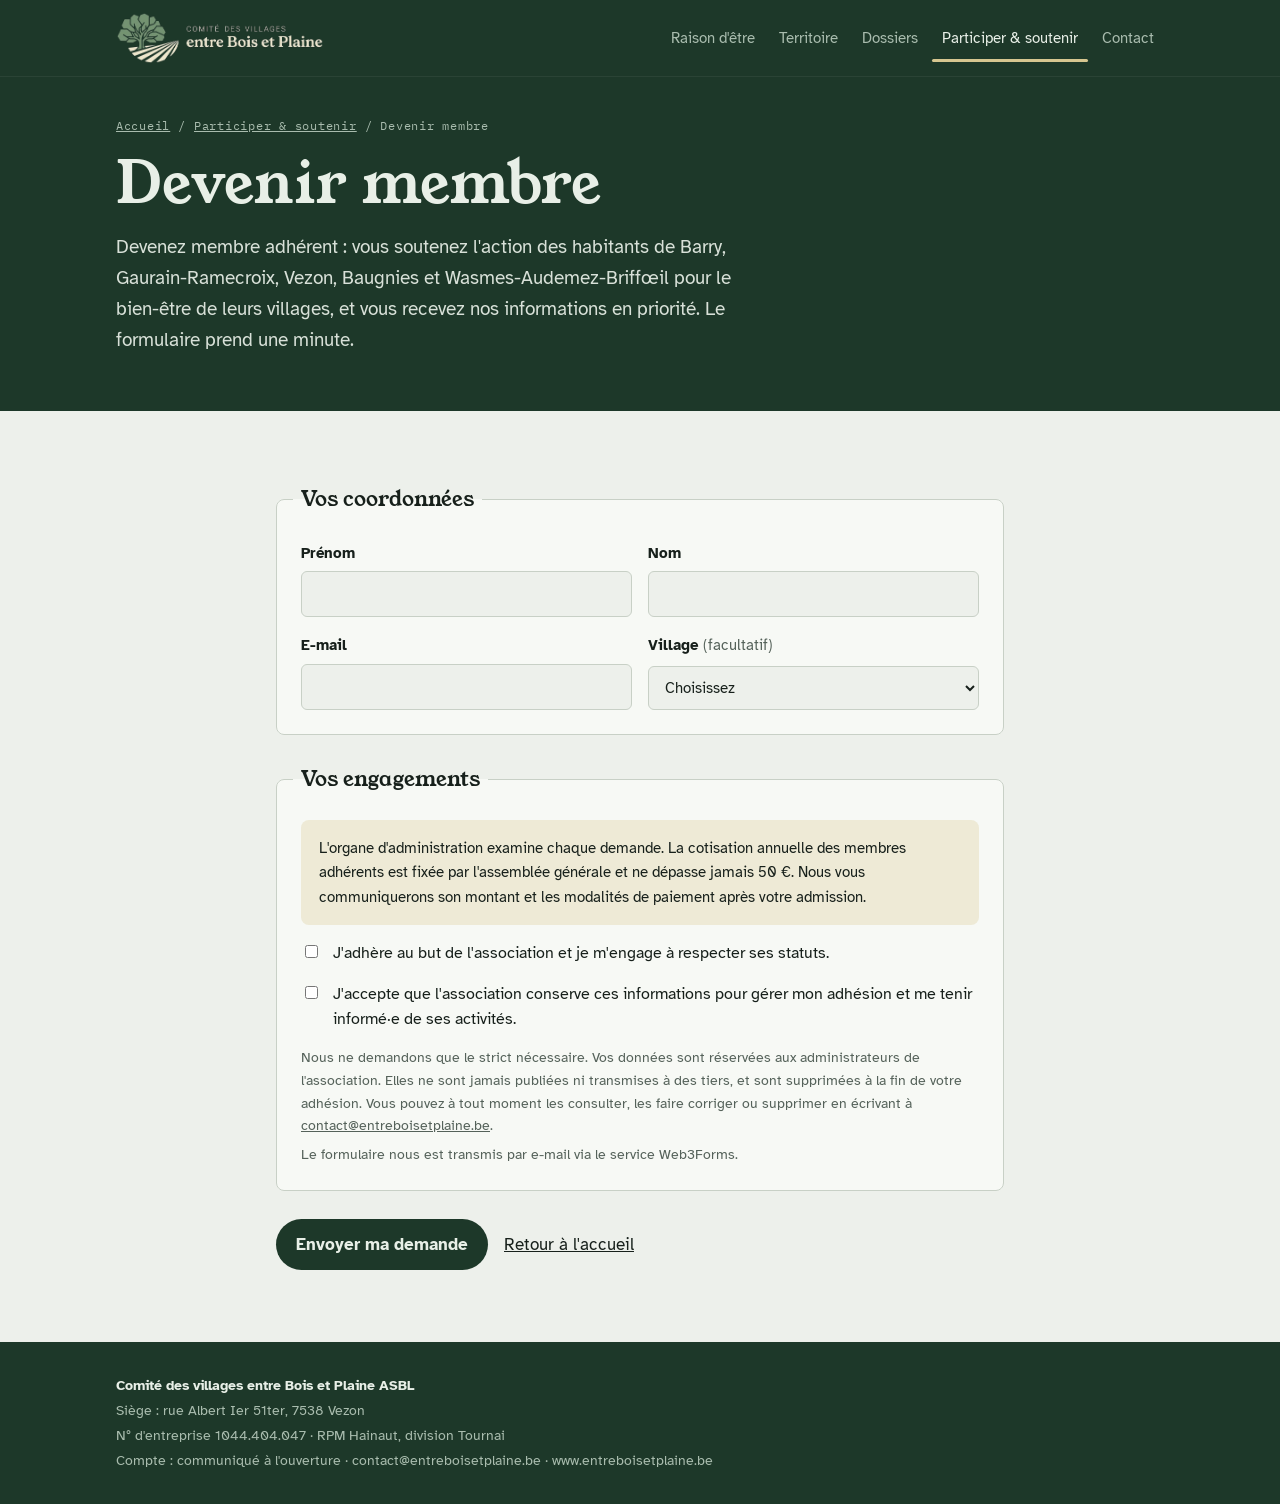
==== devenir-membre.html @ 2c85e2e0 "Add files via upload" ====
<!DOCTYPE html>
<html lang="fr">
<head>
<meta charset="utf-8">
<meta name="viewport" content="width=device-width, initial-scale=1, viewport-fit=cover">
<title>Devenir membre · Comité des villages entre Bois et Plaine</title>
<meta name="robots" content="noindex, nofollow">

<link rel="preconnect" href="https://fonts.googleapis.com">
<link rel="preconnect" href="https://fonts.gstatic.com" crossorigin>
<link rel="stylesheet" href="https://fonts.googleapis.com/css2?family=Young+Serif&family=Atkinson+Hyperlegible:ital,wght@0,400;0,700;1,400&family=IBM+Plex+Mono:wght@400;500&family=Inria+Serif:ital,wght@1,300&display=swap">

<link rel="icon" type="image/png" sizes="32x32" href="img/logo/favicon-32.png">
<link rel="icon" type="image/png" sizes="64x64" href="img/logo/favicon-64.png">
<link rel="apple-touch-icon" href="img/logo/favicon-180.png">

<link rel="stylesheet" href="site.css">

<style>
:root {
  padding-top: env(safe-area-inset-top, 0px);
  padding-bottom: env(safe-area-inset-bottom, 0px);
}
body { margin: 0; }
img { max-width: 100%; }
[hidden] { display: none !important; }

.crumbs {
  font-family: var(--font-mono);
  font-size: .78rem;
  letter-spacing: .06em;
  color: var(--bois-muted);
  display: flex;
  gap: 8px;
  flex-wrap: wrap;
}
.crumbs a { color: var(--bois-muted); }
.crumbs a:hover { color: var(--bois-ink); }

.page-hero {
  padding-block: 40px 56px;
  display: grid;
  gap: 16px;
}
.page-hero h1 {
  font-size: clamp(2.2rem, 6vw, 3.6rem);
}
.page-hero .lead {
  max-width: 56ch;
  font-size: clamp(1.05rem, 2vw, 1.2rem);
  color: var(--bois-ink);
  opacity: .92;
}
</style>

<script src="nav.js" defer></script>
</head>

<body>

<header class="topbar">
  <div class="wrap">
    <div class="top">
      <a class="brand" href="index.html">
        <img
          class="brand-logo"
          src="img/logo/cvbp-logo-sombre.png"
          alt="Comité des villages entre Bois et Plaine"
          width="930"
          height="232">
      </a>

      <nav class="nav" aria-label="Sections">
        <a href="index.html#mission">Raison d'être</a>
        <a href="index.html#territoire">Territoire</a>
        <a href="index.html#dossiers">Dossiers</a>
        <a href="index.html#rejoindre" class="is-current">Participer &amp; soutenir</a>
        <a href="index.html#contact">Contact</a>
      </nav>
    </div>
  </div>
</header>

<div class="band">
  <div class="wrap">
    <div class="page-hero">
      <div class="crumbs">
        <a href="index.html">Accueil</a>
        <span aria-hidden="true">/</span>
        <a href="index.html#rejoindre">Participer &amp; soutenir</a>
        <span aria-hidden="true">/</span>
        <span>Devenir membre</span>
      </div>

      <h1>Devenir membre</h1>
      <p class="lead">Devenez membre adhérent&nbsp;: vous soutenez l'action des habitants de Barry, Gaurain-Ramecroix, Vezon, Baugnies et Wasmes-Audemez-Briffœil pour le bien-être de leurs villages, et vous recevez nos informations en priorité. Le formulaire prend une minute.</p>
    </div>
  </div>
</div>

<main>
  <section>
    <div class="wrap form-wrap">
      <form
        class="adhesion"
        id="adhesion"
        method="POST"
        action="https://api.web3forms.com/submit">

        <input type="hidden" name="access_key" value="3895966a-8052-4f39-9360-efd471f9cc78">
        <input type="hidden" name="subject" value="Nouvelle demande d'adhésion (membre adhérent)">
        <input type="hidden" name="from_name" value="Site entreboisetplaine.be">
        <input type="hidden" name="redirect" value="https://www.entreboisetplaine.be/merci.html">
        <input type="hidden" name="type" value="Membre adhérent">

        <p class="hp">
          <label>Ne pas remplir&nbsp;:
            <input type="checkbox" name="botcheck" tabindex="-1" autocomplete="off">
          </label>
        </p>

        <fieldset>
          <legend>Vos coordonnées</legend>

          <div class="row">
            <label class="field" for="prenom">
              Prénom
              <input type="text" id="prenom" name="prenom" autocomplete="given-name" required>
            </label>

            <label class="field" for="nom">
              Nom
              <input type="text" id="nom" name="nom" autocomplete="family-name" required>
            </label>
          </div>

          <div class="row">
            <label class="field" for="email">
              E-mail
              <input type="email" id="email" name="email" autocomplete="email" required>
            </label>

            <label class="field" for="village">
              <span>Village <span class="opt">(facultatif)</span></span>
              <select id="village" name="village">
                <option value="" selected>Choisissez</option>
                <option>Barry</option>
                <option>Gaurain-Ramecroix</option>
                <option>Vezon</option>
                <option>Baugnies</option>
                <option>Wasmes-Audemez-Briffœil</option>
                <option>Autre localité</option>
              </select>
            </label>
          </div>
        </fieldset>

        <fieldset>
          <legend>Vos engagements</legend>

          <div class="form-info">
            <p>L'organe d'administration examine chaque demande. La cotisation annuelle des membres adhérents est fixée par l'assemblée générale et ne dépasse jamais 50&nbsp;€. Nous vous communiquerons son montant et les modalités de paiement après votre admission.</p>
          </div>

          <label class="consent" for="c-statuts">
            <input
              type="checkbox"
              id="c-statuts"
              name="adhesion-au-but"
              value="oui"
              required>
            <span>J'adhère au but de l'association et je m'engage à respecter ses statuts.</span>
          </label>

          <label class="consent" for="c-donnees">
            <input
              type="checkbox"
              id="c-donnees"
              name="accord-donnees"
              value="oui"
              required>
            <span>J'accepte que l'association conserve ces informations pour gérer mon adhésion et me tenir informé·e de ses activités.</span>
          </label>

          <div class="privacy-note">
            <p>Nous ne demandons que le strict nécessaire. Vos données sont réservées aux administrateurs de l'association. Elles ne sont jamais publiées ni transmises à des tiers, et sont supprimées à la fin de votre adhésion. Vous pouvez à tout moment les consulter, les faire corriger ou supprimer en écrivant à <a href="mailto:contact@entreboisetplaine.be">contact@entreboisetplaine.be</a>.</p>
            <p>Le formulaire nous est transmis par e-mail via le service Web3Forms.</p>
          </div>
        </fieldset>

        <div class="form-actions">
          <button class="btn btn-dark" type="submit" id="envoyer">
            Envoyer ma demande
          </button>

          <p class="form-status" id="form-status" role="status" hidden></p>

          <a href="index.html#rejoindre">Retour à l'accueil</a>
        </div>
      </form>
    </div>
  </section>
</main>

<footer>
  <div class="wrap">
    <div class="legal">
      <strong>Comité des villages entre Bois et Plaine ASBL</strong>
      <span>Siège&nbsp;: rue Albert Ier 51ter, 7538 Vezon</span>
      <span>N° d'entreprise 1044.404.047 · RPM Hainaut, division Tournai</span>
      <span>Compte&nbsp;: communiqué à l'ouverture · contact@entreboisetplaine.be · www.entreboisetplaine.be</span>
    </div>
  </div>
</footer>

<script>
// Envoi du formulaire sans quitter la page, puis redirection.
(function () {
  var form = document.getElementById('adhesion');
  var btn = document.getElementById('envoyer');
  var status = document.getElementById('form-status');

  if (!form || !window.fetch || !window.FormData) return;

  form.addEventListener('submit', function (e) {
    e.preventDefault();

    btn.disabled = true;
    btn.textContent = 'Envoi en cours…';
    status.hidden = true;

    fetch(form.action, {
      method: 'POST',
      body: new FormData(form),
      headers: { Accept: 'application/json' }
    })
      .then(function (r) {
        if (!r.ok) throw new Error('Erreur HTTP');
        return r.json();
      })
      .then(function (data) {
        if (data && data.success) {
          window.location.href = 'merci.html';
          return;
        }
        throw new Error((data && data.message) || 'Erreur');
      })
      .catch(function () {
        btn.disabled = false;
        btn.textContent = 'Envoyer ma demande';
        status.textContent = "L'envoi n'a pas abouti. Réessayez dans un instant, ou écrivez-nous directement à contact@entreboisetplaine.be.";
        status.hidden = false;
      });
  });
})();
</script>

</body>
</html>
---- site.css ----
/* Layout: a dark wooded band that ends on a drawn horizon (wood on the left, furrowed plain on the right), then calm limestone-grey sections on a single 1080px column. */
:root{
  --bg:#EDF0EB;
  --surface:#F7F9F5;
  --ink:#17201B;
  --muted:#55625A;
  --line:#C8D0C6;
  --bois:#1D3829;
  --bois-ink:#E8EFE7;
  --bois-muted:#A9BCAE;
  --canopy:#2E5940;
  --canopy-2:#3B6B4E;
  --field:#D6C690;
  --field-2:#D6C690;
  --furrow:#B48329;
  --ble:#9A6C1C;
  --pierre:#5B6870;
  --font-display:"Young Serif", Georgia, "Times New Roman", serif;
  --font-body:"Atkinson Hyperlegible", "Segoe UI", system-ui, sans-serif;
  --font-mono:"IBM Plex Mono", ui-monospace, "SFMono-Regular", Menlo, monospace;
  --font-quote: "Inria Serif", Georgia, "Times New Roman", serif;

}
/* @media (prefers-color-scheme: dark){
  :root:not([data-theme="light"]){
    --bg:#101612; --surface:#18201B; --ink:#E3E9E2; --muted:#9BA89F; --line:#2B372F;
    --bois:#0B1910; --bois-ink:#E3E9E2; --bois-muted:#8FA596;
    --canopy:#1E3D2B; --canopy-2:#264B35; --field:#3B3521; --field-2:#D6C690; --furrow:#8C6A2B; 
    --ble:#D9A84C; --pierre:#95A4AD; color-scheme:dark;
  }
}
:root[data-theme="dark"]{
  --bg:#101612; --surface:#18201B; --ink:#E3E9E2; --muted:#9BA89F; --line:#2B372F;
  --bois:#0B1910; --bois-ink:#E3E9E2; --bois-muted:#8FA596;
  --canopy:#1E3D2B; --canopy-2:#264B35; --field:#3B3521; --furrow:#8C6A2B;
  --ble:#D9A84C; --pierre:#95A4AD; color-scheme:dark;
} */

*{box-sizing:border-box}
body{background:var(--bg);color:var(--ink);font-family:var(--font-body);font-size:1.0625rem;line-height:1.6}
a{color:inherit}
:focus-visible{outline:3px solid var(--ble);outline-offset:3px;border-radius:2px}
h1,h2,h3{font-family:var(--font-display);font-weight:400;line-height:1.12;text-wrap:balance;margin:0}
p{margin:0}
.wrap{max-width:1080px;margin-inline:auto;padding-left:max(16px, env(safe-area-inset-left, 0px));padding-right:max(16px, env(safe-area-inset-right, 0px))}
.label{font-family:var(--font-mono);font-size:.75rem;letter-spacing:.12em;text-transform:uppercase;color:var(--muted)}

/* Header + hero band */
.band{background:var(--bois);color:var(--bois-ink)}
.top{display:flex;align-items:center;justify-content:space-between;gap:16px;padding-block:20px;flex-wrap:wrap}
.brand{display:flex;align-items:center;gap:10px;text-decoration:none;font-family:var(--font-display);font-size:1.15rem}
.brand svg{flex:none}
.nav{display:flex;gap:4px;overflow-x:auto;max-width:100%}
.nav a{text-decoration:none;font-size:.95rem;padding:6px 10px;border-radius:4px;color:var(--bois-muted);white-space:nowrap}
.nav a:hover{color:var(--bois-ink);background:rgba(255,255,255,.06)}
.band.photo{background:
  linear-gradient(90deg, color-mix(in srgb, var(--bois) 94%, transparent) 0%, color-mix(in srgb, var(--bois) 86%, transparent) 38%, color-mix(in srgb, var(--bois) 45%, transparent) 72%, color-mix(in srgb, var(--bois) 25%, transparent) 100%),
  linear-gradient(180deg, color-mix(in srgb, var(--bois) 60%, transparent) 0%, transparent 30%, transparent 70%, color-mix(in srgb, var(--bois) 90%, transparent) 100%),
  url("img/saule-aurore.jpg") 78% 52% / cover no-repeat, var(--bois)} /* CKX */
@media (max-width: 700px){
  .band.photo{background:
    linear-gradient(180deg, color-mix(in srgb, var(--bois) 88%, transparent) 0%, color-mix(in srgb, var(--bois) 78%, transparent) 60%, color-mix(in srgb, var(--bois) 94%, transparent) 100%),
    url("img/saule-aurore.jpg") 72% 52% / cover no-repeat, var(--bois)}
}
.hero{padding-block:88px 96px;display:grid;gap:20px}
.hero h1,.hero .lead{text-shadow:0 2px 3px rgba(0,0,0,.45), 0 0 32px rgba(0,0,0,.4)}
.hero .label{color:var(--bois-muted)}
.hero h1{font-size:clamp(2.8rem, 8vw, 5.6rem);letter-spacing:-.01em}
.hero h1 em{font-style:normal;color:var(--field)}
.hero p.lead{max-width:50ch;font-size:clamp(1.1rem, 2.2vw, 1.3rem);color:var(--bois-ink);opacity:.92} /* CKX */
.ctas{display:flex;gap:20px;flex-wrap:wrap;margin-top:8px} /* CKX */
.btn{display:inline-block;text-decoration:none;font-weight:700;padding:12px 20px;border-radius:999px;font-size:1rem;border:2px solid transparent}
.btn-main{background:var(--field);color:#1D2A20}
.btn-main:hover{filter:brightness(1.05)}
.btn-ghost{border-color:var(--bois-muted);color:var(--bois-ink)}
.btn-ghost:hover{border-color:var(--bois-ink)}
.fig{margin:0;display:grid;gap:8px;min-width:0}
.fig .frame{overflow:hidden;border-radius:6px;max-width:100%;background:var(--line)}
.fig img{display:block;width:100%;height:100%;object-fit:cover;max-width:100%}
.fig figcaption{font-family:var(--font-mono);font-size:.75rem;letter-spacing:.04em;color:var(--muted)}
.pano{margin-bottom:40px}
.pano .frame{aspect-ratio:3/1}
.pano img{object-position:50% 88%}
.tetards .frame{aspect-ratio:4/3}
.eglise{max-width:440px}
.eglise .frame{aspect-ratio:3/4}
.links-wrap{margin-top:48px;display:grid;grid-template-columns:minmax(0,1fr) minmax(0,1.05fr);gap:40px;align-items:center}

/* Sections */
section{padding-block:72px}
section + section{border-top:1px solid var(--line)}
.head{display:grid;gap:12px;max-width:62ch;margin-bottom:40px}
.head h2{font-size:clamp(1.9rem, 4.2vw, 2.7rem)}
.head p{color:var(--muted)}

.split{display:grid;grid-template-columns:repeat(2, minmax(0,1fr));gap:4px;background:var(--line);border:1px solid var(--line);border-radius:6px;overflow:hidden} /* CKX gap:2px; -> gap:4px; */
.split > div{background:var(--line);padding:28px;display:grid;gap:10px;align-content:start} /* CKX var(--surface) -> var(--line); */
.split h3{font-size:1.6rem}
.split .tag{font-family:var(--font-mono);font-size:.75rem;letter-spacing:.1em;text-transform:uppercase}
.split .t-bois{color:var(--canopy-2)}
.split .t-plain{color:var(--ble)}
:root[data-theme="dark"] .split .t-bois{color:#7FB08F}
@media (prefers-color-scheme: dark){:root:not([data-theme="light"]) .split .t-bois{color:#7FB08F}}

.links{display:grid;grid-template-columns:repeat(2, minmax(0,1fr));gap:28px}
.links h3{font-size:1.2rem;margin-bottom:6px}
.links p{color:var(--muted);font-size:1rem}
.villages{margin-top:36px;display:flex;flex-wrap:wrap;gap:8px 24px;font-family:var(--font-mono);font-size:.85rem;color:var(--pierre)}
.villages span b{font-weight:500;color:var(--ink)}

/* CKX */
.quote_centre {max-width:800px;margin:0 auto;padding:20px;}
.quote_centre p {font-family: var(--font-quote);font-style:italic;font-weight:300;font-size:1.5rem;line-height:1.6;text-align:center}
.quote_centre .source{padding-top:15px;padding-bottom:15px;font-family:var(--font-mono);font-style:normal;font-size:.75rem;letter-spacing:.04em;text-align:center;color:var(--muted)}

.mission{display:grid;grid-template-columns:minmax(0,1fr) minmax(0,1fr);gap:48px;align-items:start}
.actions{display:grid;gap:0}
.actions > div{display:grid;grid-template-columns:7.5rem minmax(0,1fr);gap:16px;padding-block:18px;border-bottom:1px solid var(--ble)} /* CKX */
.actions > div:first-child{border-top:1px solid var(--line)}
.actions .verb{font-family:var(--font-display);font-size:1.25rem;color:var(--ble)}
.actions p{color:var(--ink)}
.statuts{background:var(--surface);border:1px solid var(--line);border-left:4px solid var(--canopy-2);padding:28px;border-radius:0 6px 6px 0;display:grid;gap:14px}
.statuts blockquote{margin:0;font-family:var(--font-display);font-size:1.3rem;line-height:1.4}
.statuts p{color:var(--muted);font-size:.95rem}

.dossiers{display:grid;gap:16px}
.dossier{display:grid;grid-template-columns:minmax(0,1fr) auto;gap:8px 24px;padding:24px;background:var(--surface);border:1px solid var(--line);border-radius:6px}
.dossier h3{font-size:1.35rem}
.dossier p{grid-column:1 / -1;color:var(--muted);max-width:65ch}
.chip{align-self:start;justify-self:end;font-family:var(--font-mono);font-size:.75rem;letter-spacing:.06em;padding:5px 10px;border-radius:999px;border:1px solid currentColor;white-space:nowrap}
.chip.amber{color:var(--ble)}
.chip.grey{color:var(--pierre)}
.chip.green{color:var(--canopy-2)}

.join{display:grid;grid-template-columns:repeat(3, minmax(0,1fr));gap:28px}
.join > div{display:grid;gap:10px;align-content:start;padding-top:20px;border-top:3px solid var(--ink)}
.join h3{font-size:1.4rem}
.join p{color:var(--muted)}
.groups{display:flex;flex-wrap:wrap;gap:6px;margin-top:4px}
.groups span{font-size:.85rem;padding:3px 10px;border-radius:999px;background:var(--bg);border:1px solid var(--line)}

.contact{display:grid;grid-template-columns:minmax(0,.8fr) minmax(0,1.2fr);gap:48px;align-items:center}
.contact-body{display:grid;gap:28px;min-width:0}
.mailbox{display:flex;flex-wrap:wrap;align-items:center;gap:12px;padding:20px;background:var(--surface);border:1px solid var(--line);border-radius:6px}
.mailbox code{font-family:var(--font-mono);font-size:1.05rem;user-select:all;overflow-wrap:anywhere;min-width:0}
.copy{font:inherit;font-weight:700;font-size:.9rem;padding:8px 16px;border-radius:999px;border:2px solid var(--ink);background:transparent;color:var(--ink);cursor:pointer}
.copy:hover{background:var(--ink);color:var(--bg)}

/* Soutenir band */
.support{background:var(--field);color:var(--ink);border-top:none}
.support .wrap{display:grid;grid-template-columns:minmax(0,1.15fr) minmax(0,1fr);gap:48px;align-items:start}
.support .label{color:var(--ink);opacity:.75}
.support h2{font-size:clamp(1.9rem, 4.2vw, 2.7rem);margin-top:12px}
.support .intro{margin-top:14px;max-width:52ch}
.uses{list-style:none;margin:24px 0 0;padding:0;display:grid;gap:0}
.uses li{display:grid;grid-template-columns:auto minmax(0,1fr);gap:14px;padding-block:12px;border-top:1px solid color-mix(in srgb, var(--ink) 22%, transparent)}
.uses li:last-child{border-bottom:1px solid color-mix(in srgb, var(--ink) 22%, transparent)}
.uses b{font-family:var(--font-display);font-weight:400;font-size:1.1rem}
.uses .dot{width:10px;height:10px;border-radius:50%;background:var(--bois);margin-top:9px}
.promise{margin-top:20px;font-size:.95rem;max-width:52ch}
.pay{background:var(--surface);border-radius:8px;padding:28px;display:grid;gap:20px;box-shadow:0 1px 0 color-mix(in srgb, var(--ink) 18%, transparent)}
.goal{display:grid;gap:8px}
.goal-top{display:flex;justify-content:space-between;align-items:baseline;gap:12px;flex-wrap:wrap}
.goal-top strong{font-family:var(--font-display);font-weight:400;font-size:1.6rem;font-variant-numeric:tabular-nums}
.bar{height:10px;border-radius:999px;background:var(--bg);border:1px solid var(--line);overflow:hidden}
.bar span{display:block;height:100%;width:0;background:var(--ble)}
.goal small{color:var(--muted);font-size:.85rem}
.bank{display:grid;grid-template-columns:minmax(0,1fr) 112px;gap:20px;align-items:center;padding-top:20px;border-top:1px solid var(--line)}
.bank dl{margin:0;display:grid;gap:10px}
.bank dt{font-family:var(--font-mono);font-size:.72rem;letter-spacing:.1em;text-transform:uppercase;color:var(--muted)}
.bank dd{margin:0;font-family:var(--font-mono);font-size:.95rem;overflow-wrap:anywhere}
.bank dd.pending{color:var(--muted);font-family:var(--font-body);font-style:italic}
.qr{width:112px;height:112px;max-width:100%;border:2px dashed var(--line);border-radius:6px;display:grid;place-items:center;text-align:center;font-size:.75rem;color:var(--muted);padding:8px}
.pay .note{font-size:.85rem;color:var(--muted)}
.btn-dark{background:var(--bois);color:var(--bois-ink)}
.btn-dark:hover{filter:brightness(1.15)}
.nav a.nav-cta{color:var(--bois);background:var(--field);font-weight:700}
.nav a.nav-cta:hover{color:var(--bois);background:var(--field);filter:brightness(1.06)}

footer{background:var(--bois);color:var(--bois-muted);font-size:.9rem}
footer .wrap{padding-block:32px;display:flex;flex-wrap:wrap;justify-content:space-between;gap:12px}

@media (max-width: 860px){
  .links{grid-template-columns:repeat(2, minmax(0,1fr))}
  .mission,.contact,.links-wrap{grid-template-columns:minmax(0,1fr)}
  .contact{gap:32px}
  .join{grid-template-columns:minmax(0,1fr)}
  .support .wrap{grid-template-columns:minmax(0,1fr);gap:32px}
}
@media (max-width: 420px){
  .bank{grid-template-columns:minmax(0,1fr)}
}
@media (max-width: 560px){
  .split{grid-template-columns:minmax(0,1fr)}
  .links{grid-template-columns:minmax(0,1fr)}
  .pano .frame{aspect-ratio:16/9}
  .hero{padding-block:64px 72px}
  .actions > div{grid-template-columns:minmax(0,1fr);gap:4px}
  .dossier{grid-template-columns:minmax(0,1fr)}
  .chip{justify-self:start}
  section{padding-block:56px}
}
@media (prefers-reduced-motion: no-preference){
  html{scroll-behavior:smooth}
}

.dossier .more{grid-column:1 / -1;justify-self:start;font-weight:700;color:var(--ink);text-decoration:none;border-bottom:2px solid var(--ble);padding-bottom:2px}
.dossier .more:hover{color:var(--ble)}

.privacy{margin-top:20px;max-width:52ch;padding:16px 18px;border-radius:6px;background:color-mix(in srgb, var(--surface) 55%, transparent);border:1px solid color-mix(in srgb, var(--ink) 18%, transparent);display:grid;gap:6px}
.privacy h3{font-family:var(--font-body);font-weight:700;font-size:1rem}
.privacy p{font-size:.95rem}
.bank dd .opt{font-family:var(--font-body);color:var(--muted);font-size:.85rem}

.hero .credit{justify-self:end;margin-top:12px;font-family:var(--font-mono);font-size:.7rem;letter-spacing:.04em;color:var(--bois-muted);text-shadow:0 1px 2px rgba(0,0,0,.5)}

.split .split-img{margin:-28px -28px 10px;aspect-ratio:3/2;max-width:none;overflow:hidden;background:var(--line)}
.split .split-img img{display:block;width:100%;height:100%;object-fit:cover}
.split .source{padding-top:0;padding-bottom:15px;font-family:var(--font-mono);font-style:normal;font-size:.75rem;letter-spacing:.04em;color:var(--muted)}

.statuts .means{margin:0;padding:0;list-style:none;display:grid;gap:10px}
.statuts .means li{position:relative;padding-left:18px;font-size:.98rem;line-height:1.45}
.statuts .means li::before{content:"";position:absolute;left:0;top:.6em;width:7px;height:7px;border-radius:50%;background:var(--canopy-2)}
.join{grid-template-columns:repeat(3, minmax(0,1fr))}
.join-note{margin-top:28px;max-width:65ch;color:var(--muted);font-size:.95rem}
footer .legal{display:grid;gap:2px}
footer .legal strong{color:var(--bois-ink);font-weight:700}
@media (max-width: 860px){ .join{grid-template-columns:minmax(0,1fr)} }

.brand-name{display:grid;line-height:1.1}
.brand-name small{font-family:var(--font-mono);font-size:.62rem;letter-spacing:.12em;text-transform:uppercase;color:var(--bois-muted)}
.hero h1 .h1-pre{display:block;font-family:var(--font-mono);font-size:clamp(.8rem, 1.6vw, 1rem);letter-spacing:.14em;text-transform:uppercase;color:var(--field);margin-bottom:12px}

.villages-note{margin-top:12px;max-width:65ch;color:var(--muted);font-size:.92rem}

.village-strip{display:grid;grid-template-columns:repeat(3, minmax(0,1fr));gap:12px;margin-bottom:40px}
.village-strip .frame{aspect-ratio:4/3}
.village-strip .frame img{object-position:50% 72%}
@media (max-width: 700px){
  .village-strip{grid-template-columns:minmax(0,1fr)}
  .village-strip .frame{aspect-ratio:16/10}
}

/* Logo */
.brand-logo{display:block;height:64px;width:auto;max-width:100%}
@media (max-width: 560px){ .brand-logo{height:52px} }

/* Rejoindre : appel vers la page d'adhésion */
.join-cta{margin-top:32px;display:flex;flex-wrap:wrap;align-items:center;gap:12px 20px}
.join-cta .join-note{margin-top:0}

/* Page d'adhésion */
.form-wrap{max-width:760px}
.adhesion{display:grid;gap:28px}
.adhesion fieldset{margin:0;padding:24px;border:1px solid var(--line);border-radius:8px;background:var(--surface);display:grid;gap:16px;min-width:0}
.adhesion legend{padding:0 8px;margin-left:-8px;font-family:var(--font-display);font-size:1.3rem}
.adhesion .row{display:grid;grid-template-columns:repeat(2,minmax(0,1fr));gap:16px}
.adhesion .row.addr{grid-template-columns:minmax(0,7rem) minmax(0,1fr)}
.adhesion label.field{display:grid;gap:6px;font-weight:700;font-size:.95rem}
.adhesion .opt{font-weight:400;color:var(--muted)}
.adhesion input[type=text],.adhesion input[type=email],.adhesion input[type=tel],.adhesion select,.adhesion textarea{font:inherit;font-weight:400;width:100%;box-sizing:border-box;padding:10px 12px;border:1px solid var(--line);border-radius:6px;background:var(--bg);color:var(--ink)}
.adhesion textarea{min-height:96px;resize:vertical}
.adhesion input:focus-visible,.adhesion select:focus-visible,.adhesion textarea:focus-visible{outline:3px solid var(--ble);outline-offset:1px}
.choice{display:grid;grid-template-columns:repeat(2,minmax(0,1fr));gap:12px}
.choice label{display:grid;grid-template-columns:auto minmax(0,1fr);gap:4px 12px;align-items:start;padding:14px 16px;border:1px solid var(--line);border-radius:8px;background:var(--bg);cursor:pointer}
.choice label:has(input:checked){border-color:var(--canopy-2);box-shadow:0 0 0 1px var(--canopy-2)}
.choice input{margin-top:4px;accent-color:var(--canopy-2)}
.choice b{font-size:1.02rem}
.choice small{grid-column:2;color:var(--muted);font-size:.9rem}
.checks{display:flex;flex-wrap:wrap;gap:8px}
.checks label{display:flex;align-items:center;gap:8px;padding:8px 12px;border:1px solid var(--line);border-radius:999px;background:var(--bg);font-size:.95rem;cursor:pointer}
.checks input{accent-color:var(--canopy-2)}
.consent{display:grid;grid-template-columns:auto minmax(0,1fr);gap:12px;align-items:start;font-size:.97rem}
.consent input{margin-top:4px;accent-color:var(--canopy-2)}
.form-info{padding:16px 18px;border-radius:8px;background:color-mix(in srgb, var(--field) 30%, transparent);font-size:.95rem;display:grid;gap:6px}
.privacy-note{font-size:.88rem;color:var(--muted);display:grid;gap:6px}
.hp{position:absolute;left:-9999px}
.form-actions{display:flex;flex-wrap:wrap;align-items:center;gap:16px}
.form-actions button{font:inherit;font-weight:700;border:0;cursor:pointer}
@media (max-width: 600px){
  .adhesion .row,.choice{grid-template-columns:minmax(0,1fr)}
  .adhesion fieldset{padding:18px}
}

/* Menu fixe en haut de l'écran, avec soulignement qui suit la section en cours */
body::before{content:"";position:fixed;inset:0 0 auto;height:env(safe-area-inset-top, 0px);z-index:31;background:var(--bois)}
.topbar{position:sticky;top:env(safe-area-inset-top, 0px);z-index:30;background:var(--bois);color:var(--bois-ink);box-shadow:0 1px 0 rgba(255,255,255,.06)}
.topbar .top{padding-block:12px}
.topbar .brand-logo{height:52px}
.nav{position:relative;scrollbar-width:none;padding-bottom:6px;margin-bottom:-6px}
.nav::-webkit-scrollbar{display:none}
.nav a.is-active,.nav a.is-current{color:var(--bois-ink)}
.nav-ind{position:absolute;left:0;bottom:0;height:3px;width:0;border-radius:2px;background:var(--field);opacity:0;pointer-events:none;transition:transform .3s ease, width .3s ease, opacity .2s ease}
section[id],#accueil{scroll-margin-top:110px}
@media (max-width: 560px){
  .topbar .top{padding-block:8px;gap:6px}
  .topbar .brand-logo{height:38px}
  section[id],#accueil{scroll-margin-top:120px}
}
@media (prefers-reduced-motion: reduce){ .nav-ind{transition:none} }
.form-status{flex-basis:100%;margin:0;padding:12px 14px;border-radius:6px;background:color-mix(in srgb, #C0392B 12%, transparent);color:var(--ink);font-size:.95rem}
.adhesion button[disabled]{opacity:.6;cursor:wait}
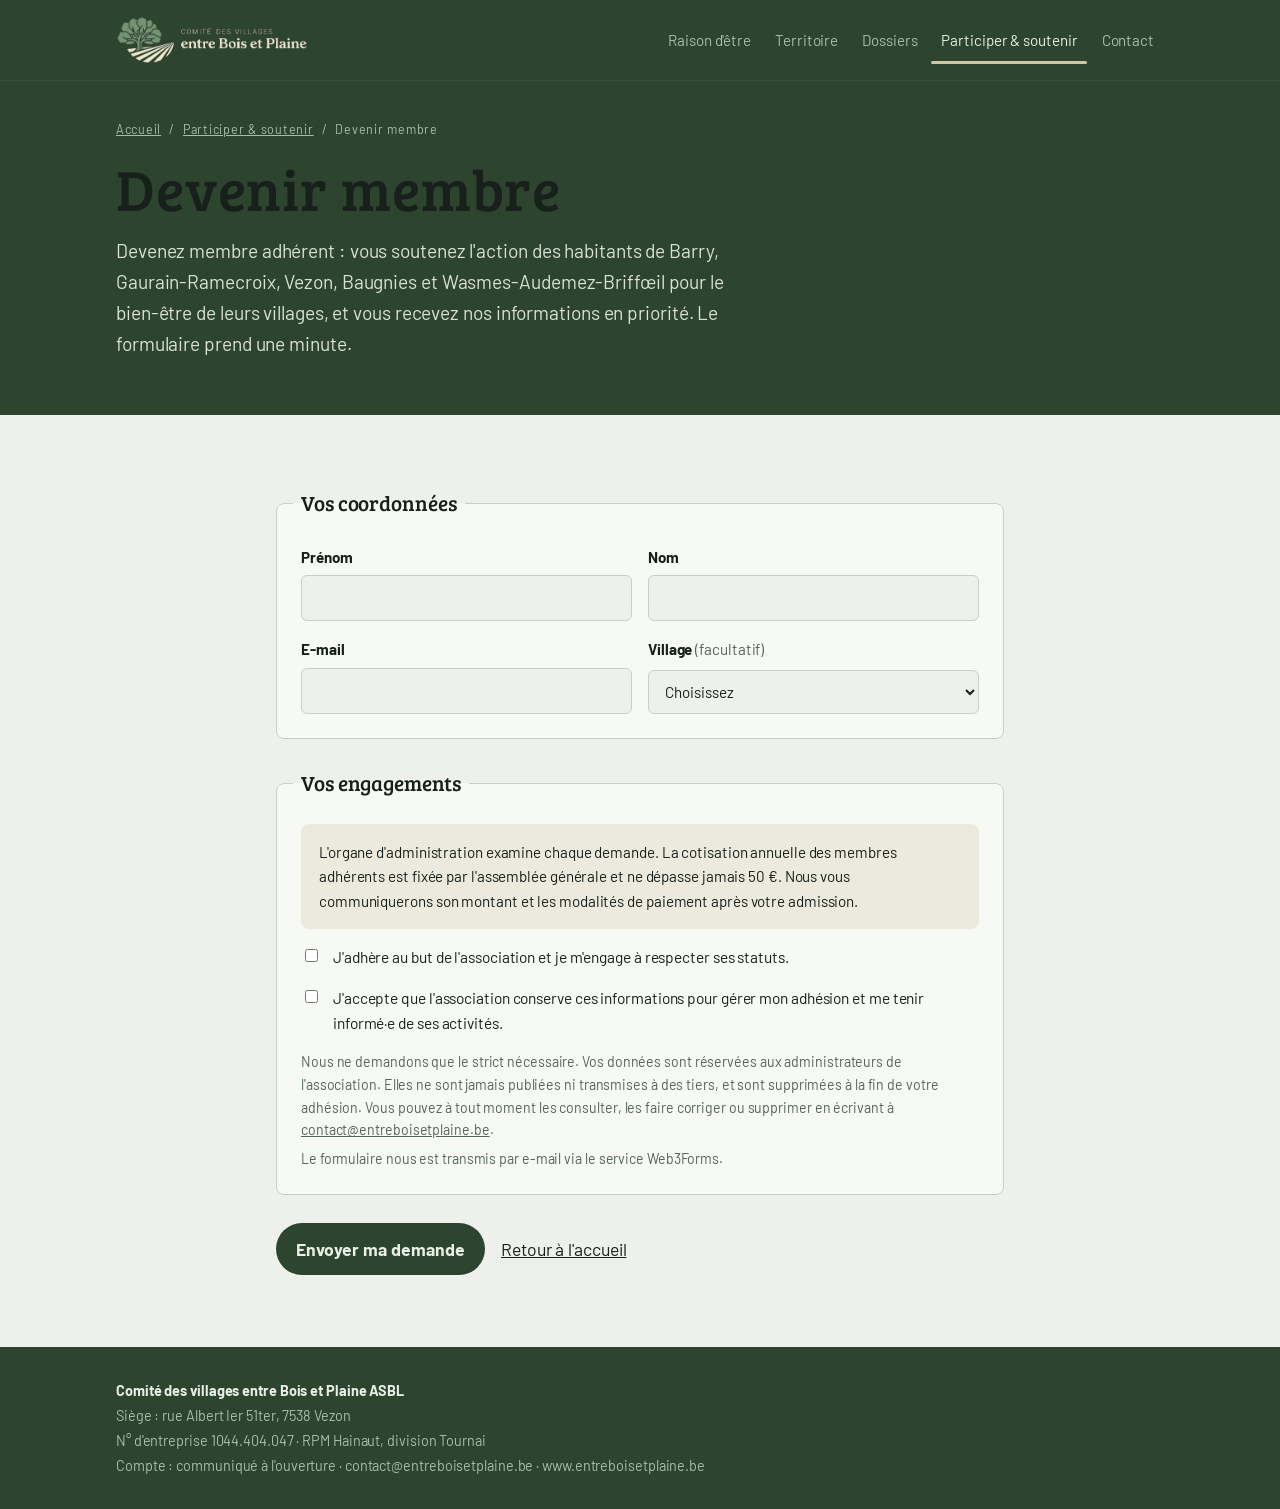
==== commit 0f270603: "Add files via upload" ====
--- a/devenir-membre.html
+++ b/devenir-membre.html
@@ -4,12 +4,16 @@
 <head>
 <meta charset="utf-8">
 <meta name="viewport" content="width=device-width, initial-scale=1, viewport-fit=cover">
-<title>Devenir membre · Comité des villages entre Bois et Plaine</title>
+<title>Comité des villages entre Bois et Plaine</title>
 <meta name="robots" content="noindex, nofollow">
 
 <link rel="preconnect" href="https://fonts.googleapis.com">
 <link rel="preconnect" href="https://fonts.gstatic.com" crossorigin>
-<link rel="stylesheet" href="https://fonts.googleapis.com/css2?family=Young+Serif&family=Atkinson+Hyperlegible:ital,wght@0,400;0,700;1,400&family=IBM+Plex+Mono:wght@400;500&family=Inria+Serif:ital,wght@1,300&display=swap">
+<link rel="stylesheet" href="https://fonts.googleapis.com/css2?family=Young+Serif&family=Atkinson+Hyperlegible:ital,wght@0,400;0,700;1,400&family=Atkinson+Hyperlegible+Next:wght@500;600;800&family=IBM+Plex+Mono:wght@400;500&family=Inria+Serif:ital,wght@1,300&display=swap">
+
+<link rel="stylesheet" href="https://fonts.googleapis.com/css2?family=Barlow:ital,wght@0,100;0,200;0,300;0,400;0,500;0,600;0,700;0,800;0,900;1,100;1,200;1,300;1,400;1,500;1,600;1,700;1,800;1,900&family=Bree+Serif&display=swap">
+
+<link href="https://fonts.googleapis.com/css2?family=Zilla+Slab:ital,wght@0,300;0,400;0,500;0,600;0,700;1,300;1,400;1,500;1,600;1,700&display=swap" rel="stylesheet">
 
 <link rel="icon" type="image/png" sizes="32x32" href="img/logo/favicon-32.png">
 <link rel="icon" type="image/png" sizes="64x64" href="img/logo/favicon-64.png">
--- a/site.css
+++ b/site.css
@@ -5,22 +5,31 @@
   --ink:#17201B;
   --muted:#55625A;
   --line:#C8D0C6;
-  --bois:#1D3829;
+  --bois:#2d442e; /* #1D3829 */
   --bois-ink:#E8EFE7;
   --bois-muted:#A9BCAE;
   --canopy:#2E5940;
   --canopy-2:#3B6B4E;
-  --field:#D6C690;
+  --field:#cfc6a5; /* #D6C690 */
   --field-2:#D6C690;
   --furrow:#B48329;
   --ble:#9A6C1C;
   --pierre:#5B6870;
-  --font-display:"Young Serif", Georgia, "Times New Roman", serif;
-  --font-body:"Atkinson Hyperlegible", "Segoe UI", system-ui, sans-serif;
-  --font-mono:"IBM Plex Mono", ui-monospace, "SFMono-Regular", Menlo, monospace;
-  --font-quote: "Inria Serif", Georgia, "Times New Roman", serif;
-
-}
+
+  /* --font-display:"Young Serif", Georgia, "Times New Roman", serif; */
+  --font-display:"Bree Serif", Georgia, "Times New Roman", serif;
+  /* --font-body:"Atkinson Hyperlegible", "Segoe UI", system-ui, sans-serif; */
+ --font-body:"Barlow", "Segoe UI", system-ui, sans-serif;
+/* --font-mono:"IBM Plex Mono", ui-monospace, "SFMono-Regular", Menlo, monospace; */
+--font-mono:"Barlow", ui-monospace, "SFMono-Regular", Menlo, monospace;
+  /* --font-quote: "Inria Serif", Georgia, "Times New Roman", serif; */
+ --font-quote: "Zilla Slab", Georgia, "Times New Roman", serif;
+
+}
+
+
+
+
 /* @media (prefers-color-scheme: dark){
   :root:not([data-theme="light"]){
     --bg:#101612; --surface:#18201B; --ink:#E3E9E2; --muted:#9BA89F; --line:#2B372F;
@@ -37,13 +46,16 @@
 } */
 
 *{box-sizing:border-box}
-body{background:var(--bg);color:var(--ink);font-family:var(--font-body);font-size:1.0625rem;line-height:1.6}
+body{background:var(--bg);color:var(--ink);font-family:var(--font-body);font-size:1.1rem;font-weight:400;line-height:1.6;letter-spacing:-0.005em} /* CKX add : font-weight:400; letter-spacing:-0.005em */
 a{color:inherit}
 :focus-visible{outline:3px solid var(--ble);outline-offset:3px;border-radius:2px}
-h1,h2,h3{font-family:var(--font-display);font-weight:400;line-height:1.12;text-wrap:balance;margin:0}
+h1,h2,h3{font-family:var(--font-display);font-weight:400;line-height:1.12;letter-spacing:0.015em;text-wrap:balance;margin:0;color:var(--ink)} /* CKX letter-spacing:0.012em; color:var(--ink)*/
 p{margin:0}
 .wrap{max-width:1080px;margin-inline:auto;padding-left:max(16px, env(safe-area-inset-left, 0px));padding-right:max(16px, env(safe-area-inset-right, 0px))}
-.label{font-family:var(--font-mono);font-size:.75rem;letter-spacing:.12em;text-transform:uppercase;color:var(--muted)}
+.label{font-family:var(--font-mono);font-weight:500;font-size:.9rem;letter-spacing:.12em;text-transform:uppercase;color:var(--muted)}
+
+b {font-weight:500}
+strong {font-weight:700}
 
 /* Header + hero band */
 .band{background:var(--bois);color:var(--bois-ink)}
@@ -53,21 +65,36 @@
 .nav{display:flex;gap:4px;overflow-x:auto;max-width:100%}
 .nav a{text-decoration:none;font-size:.95rem;padding:6px 10px;border-radius:4px;color:var(--bois-muted);white-space:nowrap}
 .nav a:hover{color:var(--bois-ink);background:rgba(255,255,255,.06)}
-.band.photo{background:
+
+.band.photo{
+  background:var(--bois) url("img/saule-aurore-BG.jpg") 78% 52% / cover no-repeat;
+}
+@media (max-width:700px){
+  .band.photo{
+    background:var(--bois) url("img/saule-aurore-BG-mob.jpg") 72% 52% / cover no-repeat;
+  }
+}
+
+/* .band.photo{background:
   linear-gradient(90deg, color-mix(in srgb, var(--bois) 94%, transparent) 0%, color-mix(in srgb, var(--bois) 86%, transparent) 38%, color-mix(in srgb, var(--bois) 45%, transparent) 72%, color-mix(in srgb, var(--bois) 25%, transparent) 100%),
   linear-gradient(180deg, color-mix(in srgb, var(--bois) 60%, transparent) 0%, transparent 30%, transparent 70%, color-mix(in srgb, var(--bois) 90%, transparent) 100%),
-  url("img/saule-aurore.jpg") 78% 52% / cover no-repeat, var(--bois)} /* CKX */
-@media (max-width: 700px){
+  url("img/saule-aurore.jpg") 78% 52% / cover no-repeat, var(--bois)} */
+/* @media (max-width: 700px){
   .band.photo{background:
     linear-gradient(180deg, color-mix(in srgb, var(--bois) 88%, transparent) 0%, color-mix(in srgb, var(--bois) 78%, transparent) 60%, color-mix(in srgb, var(--bois) 94%, transparent) 100%),
     url("img/saule-aurore.jpg") 72% 52% / cover no-repeat, var(--bois)}
-}
+} */
+ 
 .hero{padding-block:88px 96px;display:grid;gap:20px}
+.hero h1{color:var(--bois-ink)}
 .hero h1,.hero .lead{text-shadow:0 2px 3px rgba(0,0,0,.45), 0 0 32px rgba(0,0,0,.4)}
 .hero .label{color:var(--bois-muted)}
-.hero h1{font-size:clamp(2.8rem, 8vw, 5.6rem);letter-spacing:-.01em}
+/* .hero h1{font-size:clamp(2.8rem, 8vw, 5.6rem)} */
+.hero h1{font-size:clamp(3.08rem, 8.8vw, 6.16rem)}
+
 .hero h1 em{font-style:normal;color:var(--field)}
 .hero p.lead{max-width:50ch;font-size:clamp(1.1rem, 2.2vw, 1.3rem);color:var(--bois-ink);opacity:.92} /* CKX */
+
 .ctas{display:flex;gap:20px;flex-wrap:wrap;margin-top:8px} /* CKX */
 .btn{display:inline-block;text-decoration:none;font-weight:700;padding:12px 20px;border-radius:999px;font-size:1rem;border:2px solid transparent}
 .btn-main{background:var(--field);color:#1D2A20}
@@ -86,16 +113,28 @@
 .eglise .frame{aspect-ratio:3/4}
 .links-wrap{margin-top:48px;display:grid;grid-template-columns:minmax(0,1fr) minmax(0,1.05fr);gap:40px;align-items:center}
 
+
 /* Sections */
 section{padding-block:72px}
-section + section{border-top:1px solid var(--line)}
-.head{display:grid;gap:12px;max-width:62ch;margin-bottom:40px}
-.head h2{font-size:clamp(1.9rem, 4.2vw, 2.7rem)}
-.head p{color:var(--muted)}
+/* section + section{border-top:1px solid var(--line)} */
+
+#mission{background:var(--field);color:var(--ink)}
+#territoire{background:var(--bg);color:var(--muted)}
+#dossiers{background:var(--field);color:var(--ink)}
+#rejoindre{background:var(--bg);color:var(--muted)}
+#contact{background:var(--surface);color:var(--ink)}
+
+
+.head{display:grid;gap:12px;max-width:65ch;margin-bottom:40px}
+/* .head h2{font-size:clamp(1.9rem, 4.2vw, 2.7rem)} */
+.head h2{font-size:clamp(3rem, 4.62vw, 3rem);padding-bottom:5px}
+.head h3{font-size:1.4rem}
+/* .head p{color:var(--muted)} */
 
 .split{display:grid;grid-template-columns:repeat(2, minmax(0,1fr));gap:4px;background:var(--line);border:1px solid var(--line);border-radius:6px;overflow:hidden} /* CKX gap:2px; -> gap:4px; */
 .split > div{background:var(--line);padding:28px;display:grid;gap:10px;align-content:start} /* CKX var(--surface) -> var(--line); */
-.split h3{font-size:1.6rem}
+.split > .main_title{grid-column:1 / -1;padding:28px 28px 0; font-size:1.9rem}
+.split h3{font-size:1.9rem;padding-top:14px}
 .split .tag{font-family:var(--font-mono);font-size:.75rem;letter-spacing:.1em;text-transform:uppercase}
 .split .t-bois{color:var(--canopy-2)}
 .split .t-plain{color:var(--ble)}
@@ -110,7 +149,7 @@
 
 /* CKX */
 .quote_centre {max-width:800px;margin:0 auto;padding:20px;}
-.quote_centre p {font-family: var(--font-quote);font-style:italic;font-weight:300;font-size:1.5rem;line-height:1.6;text-align:center}
+.quote_centre p {font-family: var(--font-quote);font-style:italic;font-weight:200;font-size:1.7rem;line-height:1.5;text-align:center}
 .quote_centre .source{padding-top:15px;padding-bottom:15px;font-family:var(--font-mono);font-style:normal;font-size:.75rem;letter-spacing:.04em;text-align:center;color:var(--muted)}
 
 .mission{display:grid;grid-template-columns:minmax(0,1fr) minmax(0,1fr);gap:48px;align-items:start}
@@ -147,7 +186,7 @@
 .copy:hover{background:var(--ink);color:var(--bg)}
 
 /* Soutenir band */
-.support{background:var(--field);color:var(--ink);border-top:none}
+/* .support{background:var(--field);color:var(--ink);border-top:none} */
 .support .wrap{display:grid;grid-template-columns:minmax(0,1.15fr) minmax(0,1fr);gap:48px;align-items:start}
 .support .label{color:var(--ink);opacity:.75}
 .support h2{font-size:clamp(1.9rem, 4.2vw, 2.7rem);margin-top:12px}
@@ -158,7 +197,8 @@
 .uses b{font-family:var(--font-display);font-weight:400;font-size:1.1rem}
 .uses .dot{width:10px;height:10px;border-radius:50%;background:var(--bois);margin-top:9px}
 .promise{margin-top:20px;font-size:.95rem;max-width:52ch}
-.pay{background:var(--surface);border-radius:8px;padding:28px;display:grid;gap:20px;box-shadow:0 1px 0 color-mix(in srgb, var(--ink) 18%, transparent)}
+/* .pay{background:var(--surface);border-radius:8px;padding:28px;display:grid;gap:20px;box-shadow:0 1px 0 color-mix(in srgb, var(--ink) 18%, transparent)} */
+.pay{background:var(--surface);border-radius:8px;padding:28px;display:grid;gap:20px;}
 .goal{display:grid;gap:8px}
 .goal-top{display:flex;justify-content:space-between;align-items:baseline;gap:12px;flex-wrap:wrap}
 .goal-top strong{font-family:var(--font-display);font-weight:400;font-size:1.6rem;font-variant-numeric:tabular-nums}
@@ -229,7 +269,8 @@
 
 .brand-name{display:grid;line-height:1.1}
 .brand-name small{font-family:var(--font-mono);font-size:.62rem;letter-spacing:.12em;text-transform:uppercase;color:var(--bois-muted)}
-.hero h1 .h1-pre{display:block;font-family:var(--font-mono);font-size:clamp(.8rem, 1.6vw, 1rem);letter-spacing:.14em;text-transform:uppercase;color:var(--field);margin-bottom:12px}
+.hero h1 .h1-pre{display:block;font-family:var(--font-mono);font-size:clamp(10rem, 1.6vw, 1rem);letter-spacing:.14em;text-transform:uppercase;color:var(--field);margin-bottom:12px}
+
 
 .villages-note{margin-top:12px;max-width:65ch;color:var(--muted);font-size:.92rem}
 
@@ -285,8 +326,8 @@
 /* Menu fixe en haut de l'écran, avec soulignement qui suit la section en cours */
 body::before{content:"";position:fixed;inset:0 0 auto;height:env(safe-area-inset-top, 0px);z-index:31;background:var(--bois)}
 .topbar{position:sticky;top:env(safe-area-inset-top, 0px);z-index:30;background:var(--bois);color:var(--bois-ink);box-shadow:0 1px 0 rgba(255,255,255,.06)}
-.topbar .top{padding-block:12px}
-.topbar .brand-logo{height:52px}
+.topbar .top{padding-block:16px}
+.topbar .brand-logo{height:48px}
 .nav{position:relative;scrollbar-width:none;padding-bottom:6px;margin-bottom:-6px}
 .nav::-webkit-scrollbar{display:none}
 .nav a.is-active,.nav a.is-current{color:var(--bois-ink)}
@@ -295,8 +336,15 @@
 @media (max-width: 560px){
   .topbar .top{padding-block:8px;gap:6px}
   .topbar .brand-logo{height:38px}
+  /* .topbar .brand-logo{height:100px!important} */
   section[id],#accueil{scroll-margin-top:120px}
 }
 @media (prefers-reduced-motion: reduce){ .nav-ind{transition:none} }
 .form-status{flex-basis:100%;margin:0;padding:12px 14px;border-radius:6px;background:color-mix(in srgb, #C0392B 12%, transparent);color:var(--ink);font-size:.95rem}
 .adhesion button[disabled]{opacity:.6;cursor:wait}
+
+/* QR code de virement (5/11) */
+.qr-don{margin:0;display:grid;gap:6px;justify-items:center;width:150px;max-width:100%}
+.qr-don img{display:block;width:150px;height:auto;border-radius:0;background:#fff}
+.qr-don figcaption{font-size:.72rem;line-height:1.3;color:var(--muted);text-align:center}
+.pay > .bank:first-child{border-top:0;padding-top:0}
